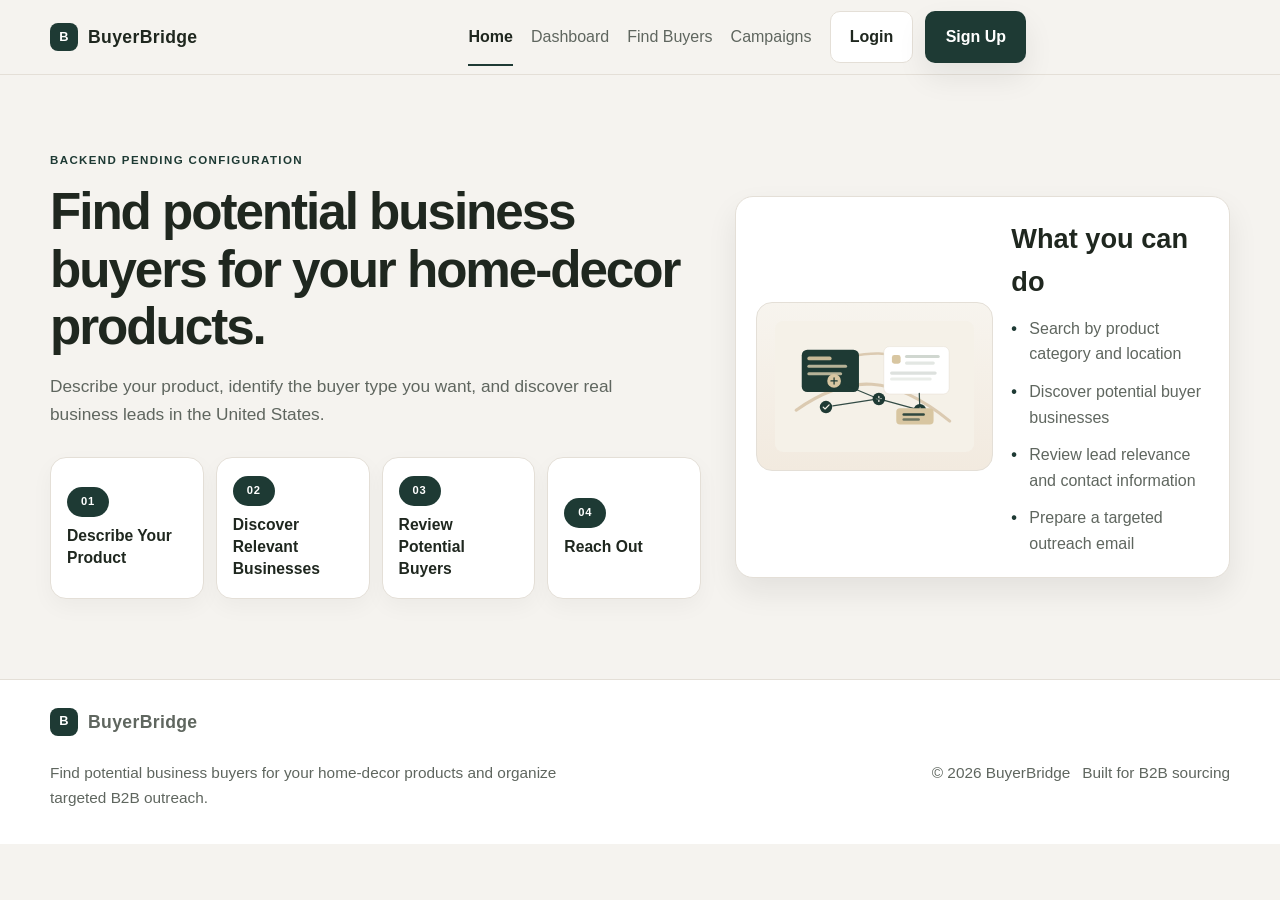
==== frontend/index.html @ 65c7de57 "update" ====
<!DOCTYPE html>
<html lang="en">
  <head>
    <meta charset="UTF-8" />
    <meta name="viewport" content="width=device-width, initial-scale=1.0" />
    <title>BuyerBridge | Find Potential Buyers</title>
    <meta
      name="description"
      content="BuyerBridge helps home-decor sellers discover relevant buyer leads and reach out professionally."
    />
    <link rel="stylesheet" href="css/style.css" />
    <link rel="stylesheet" href="css/responsive.css" />
  </head>
  <body>
    <header class="site-header">
      <div class="container nav-wrap">
        <a class="brand brand-link" href="index.html" data-brand-link aria-label="BuyerBridge home">
          <span class="brand-mark">B</span>
          <span>BuyerBridge</span>
        </a>

        <button class="mobile-menu-toggle" type="button" aria-expanded="false" aria-controls="mobile-menu" data-mobile-toggle>
          Menu
        </button>

        <nav class="main-nav" aria-label="Main navigation">
          <a href="index.html" data-protected-nav>Home</a>
          <a href="pages/dashboard.html" data-protected-nav>Dashboard</a>
          <a href="pages/buyers.html" data-protected-nav>Find Buyers</a>
          <a href="pages/campaigns.html" data-protected-nav>Campaigns</a>
        </nav>

        <div class="nav-actions" data-auth-actions>
          <a class="button button-secondary" href="pages/login.html">Login</a>
          <a class="button button-primary" href="pages/signup.html">Sign Up</a>
        </div>
      </div>

      <div id="mobile-menu" class="mobile-menu" hidden>
        <div class="container mobile-menu-panel">
          <a href="index.html" data-protected-nav>Home</a>
          <a href="pages/dashboard.html" data-protected-nav>Dashboard</a>
          <a href="pages/buyers.html" data-protected-nav>Find Buyers</a>
          <a href="pages/campaigns.html" data-protected-nav>Campaigns</a>
          <div class="mobile-auth-actions" data-mobile-auth>
            <a class="button button-secondary" href="pages/login.html">Login</a>
            <a class="button button-primary" href="pages/signup.html">Sign Up</a>
          </div>
        </div>
      </div>
    </header>

    <main>
      <section class="hero">
        <div class="container hero-grid">
          <div>
            <p class="eyebrow">Home-decor sourcing</p>
            <h1>Find potential business buyers for your home-decor products.</h1>
            <p class="hero-copy">
              Describe your product, identify the buyer type you want, and discover real business leads in the United States.
            </p>
            <div class="hero-flow" aria-label="Buyer discovery workflow">
              <div class="workflow-item">
                <a class="workflow-step" href="pages/buyers.html" data-workflow-step="describe">
                  <span class="step-number">01</span>
                  <span class="step-label">Describe Your Product</span>
                </a>
              </div>
              <div class="workflow-item">
                <a class="workflow-step" href="pages/buyers.html" data-workflow-step="discover">
                  <span class="step-number">02</span>
                  <span class="step-label">Discover Relevant Businesses</span>
                </a>
              </div>
              <div class="workflow-item">
                <a class="workflow-step" href="pages/buyers.html" data-workflow-step="review">
                  <span class="step-number">03</span>
                  <span class="step-label">Review Potential Buyers</span>
                </a>
              </div>
              <div class="workflow-item">
                <a class="workflow-step" href="pages/campaigns.html" data-workflow-step="reach">
                  <span class="step-number">04</span>
                  <span class="step-label">Reach Out</span>
                </a>
              </div>
            </div>
          </div>

          <div class="hero-panel">
            <div class="panel-card home-utility-card">
              <div class="illustration-wrap" aria-hidden="true">
                <img src="assets/buyer-discovery.svg" alt="BuyerBridge discovery network illustration" />
              </div>
              <div class="panel-copy">
                <h2>What you can do</h2>
                <ul class="feature-list">
                  <li>Search by product category and location</li>
                  <li>Discover potential buyer businesses</li>
                  <li>Review lead relevance and contact information</li>
                  <li>Prepare a targeted outreach email</li>
                </ul>
              </div>
            </div>
          </div>
        </div>
      </section>
    </main>

    <footer class="site-footer">
      <div class="container footer-wrap">
        <div class="footer-copy">
          <div class="brand footer-brand">
            <span class="brand-mark">B</span>
            <span>BuyerBridge</span>
          </div>
          <p>Find potential business buyers for your home-decor products and organize targeted B2B outreach.</p>
        </div>

        <div class="footer-bottom-inner">
          <span>© 2026 BuyerBridge</span>
          <span>Built for B2B sourcing</span>
        </div>
      </div>
    </footer>

    <script src="js/api.js"></script>
    <script src="js/auth.js"></script>
    <script src="js/components.js"></script>
    <script>
      async function checkBackendStatus() {
        const statusNode = document.querySelector('.eyebrow');
        if (!statusNode) return;

        try {
          const data = await healthCheck();
          if (data && data.status === 'ok') {
            statusNode.textContent = 'Backend connected';
          }
        } catch (error) {
          statusNode.textContent = 'Backend pending configuration';
        }
      }

      checkBackendStatus();
    </script>
  </body>
</html>
---- frontend/css/style.css ----
:root {
  --bg: #f5f3ef;
  --surface: #ffffff;
  --surface-alt: #f9f7f4;
  --border: #e4dfd7;
  --text: #1f271f;
  --muted: #5f665f;
  --primary: #1e3a34;
  --primary-dark: #132c28;
  --accent: #c7a878;
  --accent-soft: #f1e5cb;
  --success: #1d6b4b;
  --warning: #b76a2a;
  --error: #9d2a2a;
  --shadow: 0 14px 30px rgba(24, 31, 28, 0.08);
}

* {
  box-sizing: border-box;
}

html {
  scroll-behavior: smooth;
}

body {
  margin: 0;
  font-family: Arial, Helvetica, sans-serif;
  background: var(--bg);
  color: var(--text);
  line-height: 1.6;
}

a {
  color: inherit;
  text-decoration: none;
}

button,
input,
select,
textarea {
  font: inherit;
}

img {
  max-width: 100%;
  display: block;
}

button,
input,
select,
textarea,
a {
  transition: border-color 0.2s ease, background 0.2s ease, color 0.2s ease, box-shadow 0.2s ease;
}

button:focus-visible,
input:focus-visible,
select:focus-visible,
textarea:focus-visible,
a:focus-visible {
  outline: 3px solid rgba(30, 58, 52, 0.18);
  outline-offset: 2px;
}

.container {
  width: min(1180px, calc(100% - 32px));
  margin: 0 auto;
}

.site-header {
  position: sticky;
  top: 0;
  z-index: 20;
  background: rgba(245, 243, 239, 0.96);
  backdrop-filter: blur(8px);
  border-bottom: 1px solid var(--border);
}

.nav-wrap {
  display: grid;
  grid-template-columns: 1fr auto 1fr;
  align-items: center;
  gap: 18px;
  min-height: 74px;
}

.brand {
  display: inline-flex;
  align-items: center;
  gap: 10px;
  font-size: 1.1rem;
  font-weight: 700;
  letter-spacing: 0.02em;
  justify-self: start;
}

.brand-link {
  color: var(--text);
}

.brand-mark {
  display: inline-flex;
  align-items: center;
  justify-content: center;
  width: 28px;
  height: 28px;
  border-radius: 8px;
  background: var(--primary);
  color: #fff;
  font-size: 0.8rem;
}

.main-nav {
  display: flex;
  align-items: center;
  justify-content: center;
  gap: 18px;
  color: var(--muted);
  justify-self: center;
}

.main-nav a {
  position: relative;
  padding: 8px 0;
}

.main-nav a.active {
  color: var(--text);
  font-weight: 600;
}

.main-nav a.active::after {
  content: "";
  position: absolute;
  left: 0;
  right: 0;
  bottom: -8px;
  height: 2px;
  background: var(--primary);
}

.nav-actions {
  display: flex;
  align-items: center;
  gap: 12px;
}

.button {
  display: inline-flex;
  align-items: center;
  justify-content: center;
  gap: 10px;
  border: 1px solid transparent;
  border-radius: 10px;
  padding: 0.78rem 1.2rem;
  font-weight: 600;
  cursor: pointer;
  text-decoration: none;
}

.button:hover {
  transform: translateY(-1px);
}

.button-primary {
  background: var(--primary);
  color: #fff;
  box-shadow: var(--shadow);
}

.button-primary:hover {
  background: var(--primary-dark);
}

.button-secondary {
  border-color: var(--border);
  background: var(--surface);
  color: var(--text);
}

.button.secondary-inline {
  background: transparent;
  border-color: transparent;
  color: var(--primary);
}

.hero {
  padding: 76px 0 56px;
}

.hero-grid {
  display: grid;
  gap: 34px;
  grid-template-columns: 1.25fr 0.95fr;
  align-items: center;
}

.eyebrow {
  margin: 0 0 14px;
  color: var(--primary);
  text-transform: uppercase;
  letter-spacing: 0.12em;
  font-size: 0.72rem;
  font-weight: 700;
}

.eyebrow.muted {
  color: var(--muted);
}

.hero h1,
.page-heading h1 {
  margin: 0 0 18px;
  line-height: 1.12;
  font-size: clamp(2.4rem, 4vw, 4rem);
  letter-spacing: -0.04em;
}

.hero-copy {
  max-width: 620px;
  margin: 0;
  font-size: 1.08rem;
  color: var(--muted);
}

.hero-flow {
  display: grid;
  grid-template-columns: repeat(4, minmax(0, 1fr));
  gap: 12px;
  margin: 28px 0 24px;
  align-items: stretch;
}

.workflow-item {
  display: flex;
}

.workflow-step {
  width: 100%;
  display: flex;
  flex-direction: column;
  align-items: flex-start;
  justify-content: center;
  gap: 8px;
  padding: 18px 16px;
  border-radius: 16px;
  border: 1px solid var(--border);
  background: var(--surface);
  color: var(--text);
  text-align: left;
  box-shadow: 0 8px 22px rgba(24, 31, 28, 0.04);
  cursor: pointer;
  min-height: 112px;
  text-decoration: none;
}

.workflow-step:hover {
  border-color: rgba(30, 58, 52, 0.28);
  transform: translateY(-1px);
}

.workflow-step:focus-visible {
  box-shadow: 0 0 0 3px rgba(30, 58, 52, 0.14);
}

.step-number {
  display: inline-flex;
  align-items: center;
  justify-content: center;
  min-width: 42px;
  padding: 6px 8px;
  border-radius: 999px;
  background: var(--primary);
  color: #fff;
  font-size: 0.7rem;
  font-weight: 700;
  letter-spacing: 0.08em;
}

.step-label {
  font-size: 0.98rem;
  font-weight: 600;
  line-height: 1.4;
}

.workflow-arrow {
  display: flex;
  align-items: center;
  justify-content: center;
  color: var(--primary);
  font-size: 1.3rem;
  font-weight: 700;
}

.about-card,
.panel-card,
.panel-section,
.stat-card,
.status-card,
.results-panel,
.empty-state-box,
.auth-card,
.auth-shell {
  background: var(--surface);
  border: 1px solid var(--border);
  border-radius: 18px;
  box-shadow: var(--shadow);
}

.home-utility-card {
  display: grid;
  grid-template-columns: 1.2fr 1fr;
  gap: 18px;
  align-items: center;
  padding: 20px;
}

.illustration-wrap {
  background: linear-gradient(180deg, #f7f4ee, #f2eadf);
  border-radius: 16px;
  padding: 18px;
  border: 1px solid var(--border);
}

.illustration-wrap img {
  width: 100%;
  height: auto;
  display: block;
}

.panel-copy h2 {
  margin: 0 0 12px;
  font-size: clamp(1.7rem, 2vw, 2.2rem);
}

.feature-list {
  list-style: none;
  margin: 0;
  padding: 0;
  display: grid;
  gap: 12px;
  color: var(--muted);
}

.feature-list li {
  position: relative;
  padding-left: 18px;
}

.feature-list li::before {
  content: "•";
  position: absolute;
  left: 0;
  color: var(--primary);
  font-weight: 700;
}

.page-shell {
  padding: 48px 0 80px;
}

.layout-two {
  display: grid;
  grid-template-columns: 1.3fr 0.7fr;
  gap: 22px;
  padding: 28px;
}

.panel-section {
  padding: 24px;
}

.panel-alt {
  background: var(--surface-alt);
}

.search-form {
  display: grid;
  gap: 18px;
}

.field-group {
  display: grid;
  gap: 8px;
}

.field-group label {
  font-size: 0.92rem;
  font-weight: 600;
}

.field-group input,
.field-group select,
.field-group textarea {
  width: 100%;
  border: 1px solid var(--border);
  border-radius: 10px;
  background: rgba(255, 255, 255, 0.96);
  padding: 0.82rem 0.9rem;
  color: var(--text);
}

.field-group textarea {
  resize: vertical;
}

.field-row {
  display: flex;
  align-items: center;
  justify-content: space-between;
  gap: 10px;
  margin-bottom: 6px;
}

.forgot-link {
  font-size: 0.88rem;
  color: var(--primary);
  font-weight: 600;
  white-space: nowrap;
}

.status-card {
  padding: 20px;
  background: var(--surface-alt);
}

.status-card h2,
.panel-section h2,
.results-toolbar h2 {
  margin-top: 0;
  margin-bottom: 10px;
  font-size: clamp(1.5rem, 2vw, 2rem);
}

.results-panel {
  margin-top: 28px;
  padding: 24px;
}

.results-toolbar {
  display: flex;
  justify-content: space-between;
  gap: 18px;
  align-items: center;
  margin-bottom: 18px;
}

.toolbar-actions {
  display: flex;
  gap: 12px;
  flex-wrap: wrap;
}

.results-grid {
  display: grid;
  gap: 16px;
  grid-template-columns: repeat(auto-fit, minmax(260px, 1fr));
}

.result-card {
  border: 1px solid var(--border);
  border-radius: 16px;
  background: #fff;
  padding: 18px;
}

.result-card h3 {
  margin: 0 0 8px;
  font-size: 1.2rem;
}

.result-meta {
  display: grid;
  gap: 8px;
  color: var(--muted);
  margin-bottom: 14px;
}

.result-card .meta-row {
  display: block;
}

.result-card .lead-score {
  display: inline-flex;
  padding: 6px 8px;
  border-radius: 999px;
  background: var(--accent-soft);
  color: var(--primary-dark);
  font-size: 0.78rem;
  font-weight: 700;
}

.result-actions {
  display: flex;
  justify-content: space-between;
  align-items: center;
  gap: 12px;
  margin-top: 18px;
}

.result-actions .button {
  padding: 0.65rem 0.9rem;
}

.empty-state,
.empty-state-box {
  color: var(--muted);
}

.empty-state-box {
  padding: 32px;
  text-align: center;
}

.list-plain {
  list-style: none;
  padding: 0;
  margin: 0;
  display: grid;
  gap: 12px;
}

.dashboard-grid {
  display: grid;
  gap: 20px;
  grid-template-columns: repeat(2, minmax(0, 1fr));
  margin-top: 18px;
}

.stats-grid {
  display: grid;
  gap: 18px;
  grid-template-columns: repeat(3, minmax(0, 1fr));
  margin-top: 20px;
}

.stat-card {
  padding: 22px;
}

.stat-label {
  display: block;
  color: var(--muted);
  margin-bottom: 12px;
}

.stat-card strong {
  font-size: clamp(2rem, 3vw, 2.8rem);
}

.site-footer {
  border-top: 1px solid var(--border);
  background: #fff;
}

.footer-wrap {
  display: flex;
  align-items: center;
  justify-content: space-between;
  gap: 24px;
  padding: 28px 0 18px;
  color: var(--muted);
  font-size: 0.96rem;
}

.footer-copy {
  max-width: 520px;
}

.footer-brand {
  margin-bottom: 10px;
}

.footer-bottom {
  padding: 0 0 26px;
  color: var(--muted);
  font-size: 0.88rem;
  border-top: 1px solid var(--border);
}

.footer-bottom-inner {
  padding-top: 14px;
  display: flex;
  justify-content: space-between;
  gap: 12px;
  flex-wrap: wrap;
}

.auth-header {
  background: rgba(245, 243, 239, 0.96);
  border-bottom: 1px solid var(--border);
}

.auth-header-inner {
  display: flex;
  align-items: center;
  justify-content: center;
  min-height: 74px;
}

.auth-header .nav-actions,
.auth-header .main-nav,
.auth-header .mobile-menu-toggle,
.auth-header .mobile-menu {
  display: none;
}

.auth-shell {
  min-height: calc(100vh - 120px);
  display: grid;
  place-items: center;
  padding: 56px 0;
}

.auth-card {
  max-width: 480px;
  width: min(100%, 480px);
  padding: 32px 28px;
}

.auth-top {
  text-align: center;
  margin-bottom: 24px;
}

.auth-top h1 {
  margin: 0 0 8px;
  font-size: clamp(2rem, 3vw, 2.5rem);
}

.auth-top p {
  margin: 0;
  color: var(--muted);
}

.auth-form {
  display: grid;
  gap: 16px;
}

.auth-form .button {
  margin-top: 8px;
}

.auth-footer {
  text-align: center;
  margin-top: 18px;
  color: var(--muted);
}

.auth-notice {
  display: block;
  padding: 12px 14px;
  border-radius: 10px;
  border: 1px solid var(--border);
  background: var(--surface-alt);
  color: var(--muted);
  font-size: 0.92rem;
}

.auth-notice[hidden] {
  display: none;
}

.auth-notice.error {
  color: var(--error);
  border-color: rgba(157, 42, 42, 0.2);
  background: rgba(157, 42, 42, 0.04);
}

.auth-notice.success {
  color: var(--success);
  border-color: rgba(29, 107, 75, 0.2);
  background: rgba(29, 107, 75, 0.04);
}

.mobile-menu-toggle {
  display: none;
  border: 1px solid var(--border);
  background: var(--surface);
  border-radius: 10px;
  padding: 0.7rem 0.9rem;
  color: var(--text);
  font-weight: 600;
}

.mobile-menu {
  border-top: 1px solid var(--border);
  background: var(--surface);
}

.mobile-menu-panel {
  display: grid;
  gap: 14px;
  padding: 18px 0 22px;
}

.mobile-menu-panel a {
  padding: 10px 0;
  color: var(--muted);
}

.mobile-auth-actions {
  display: grid;
  gap: 10px;
}

.mobile-auth-actions .button {
  width: 100%;
}

@media (max-width: 840px) {
  .hero-grid,
  .layout-two,
  .dashboard-grid,
  .stats-grid,
  .home-utility-card,
  .footer-wrap {
    grid-template-columns: 1fr;
  }

  .main-nav {
    display: none;
  }

  .mobile-menu-toggle {
    display: inline-flex;
    align-items: center;
    justify-content: center;
  }

  .nav-wrap {
    display: flex;
    flex-wrap: wrap;
    justify-content: space-between;
    padding: 14px 0;
  }

  .brand {
    justify-self: start;
  }

  .nav-actions {
    margin-left: auto;
  }

  .footer-wrap {
    flex-direction: column;
    align-items: flex-start;
  }
}

@media (max-width: 640px) {
  .button,
  .nav-actions .button,
  .mobile-menu-panel a {
    width: 100%;
  }

  .nav-actions {
    width: 100%;
    justify-content: space-between;
  }

  .hero {
    padding-top: 52px;
  }

  .panel-section,
  .results-panel,
  .panel-card,
  .stat-card,
  .auth-card {
    padding: 18px;
  }

  .hero-flow {
    grid-template-columns: 1fr;
    gap: 12px;
  }

  .workflow-arrow {
    display: none;
  }

  .workflow-step {
    min-height: 88px;
  }

  .footer-wrap {
    padding-top: 18px;
  }

  .field-row {
    align-items: flex-start;
    flex-direction: column;
  }

  .forgot-link {
    white-space: normal;
  }

  .auth-card {
    width: min(100%, 100%);
    padding: 22px 18px;
  }
}
---- frontend/css/responsive.css ----
@media (max-width: 1024px) {
  .hero-grid {
    grid-template-columns: 1fr;
  }

  .hero-flow {
    grid-template-columns: repeat(2, minmax(0, 1fr));
  }
}

@media (max-width: 840px) {
  .main-nav {
    display: none;
  }

  .mobile-menu-toggle {
    display: inline-flex;
    align-items: center;
    justify-content: center;
  }

  .nav-wrap {
    display: flex;
    align-items: center;
    justify-content: space-between;
    gap: 12px;
  }

  .nav-actions {
    margin-left: auto;
  }

  .hero {
    padding-top: 54px;
  }
}

@media (max-width: 640px) {
  .hero-flow {
    grid-template-columns: 1fr;
    gap: 12px;
  }

  .button,
  .nav-actions .button,
  .mobile-menu-panel .button {
    width: 100%;
  }

  .nav-actions {
    width: 100%;
    justify-content: space-between;
  }

  .auth-card {
    padding: 22px 18px;
  }

  .field-row {
    flex-direction: column;
    align-items: flex-start;
  }
}

@media (max-width: 540px) {
  .button,
  .toolbar-actions .button {
    width: 100%;
  }

  .result-actions {
    flex-direction: column;
    align-items: stretch;
  }

  .hero {
    padding-top: 56px;
  }

  .panel-section,
  .results-panel,
  .panel-card,
  .stat-card,
  .auth-card {
    padding: 18px;
  }

  .hero-flow {
    font-size: 0.75rem;
  }

  .footer-wrap {
    flex-direction: column;
    align-items: flex-start;
  }
}
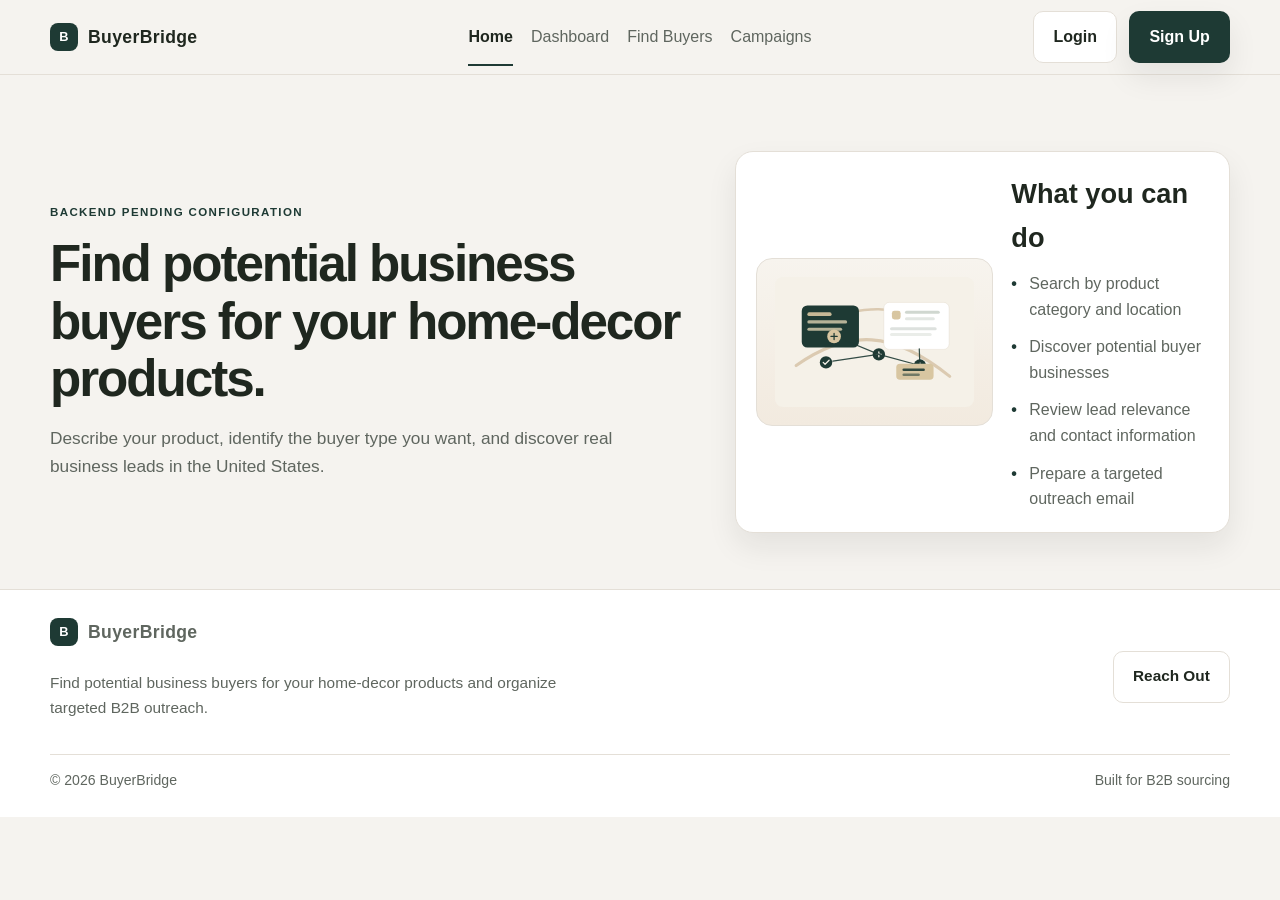
==== commit 4a45c070: "change" ====
--- a/frontend/index.html
+++ b/frontend/index.html
@@ -59,32 +59,6 @@
             <p class="hero-copy">
               Describe your product, identify the buyer type you want, and discover real business leads in the United States.
             </p>
-            <div class="hero-flow" aria-label="Buyer discovery workflow">
-              <div class="workflow-item">
-                <a class="workflow-step" href="pages/buyers.html" data-workflow-step="describe">
-                  <span class="step-number">01</span>
-                  <span class="step-label">Describe Your Product</span>
-                </a>
-              </div>
-              <div class="workflow-item">
-                <a class="workflow-step" href="pages/buyers.html" data-workflow-step="discover">
-                  <span class="step-number">02</span>
-                  <span class="step-label">Discover Relevant Businesses</span>
-                </a>
-              </div>
-              <div class="workflow-item">
-                <a class="workflow-step" href="pages/buyers.html" data-workflow-step="review">
-                  <span class="step-number">03</span>
-                  <span class="step-label">Review Potential Buyers</span>
-                </a>
-              </div>
-              <div class="workflow-item">
-                <a class="workflow-step" href="pages/campaigns.html" data-workflow-step="reach">
-                  <span class="step-number">04</span>
-                  <span class="step-label">Reach Out</span>
-                </a>
-              </div>
-            </div>
           </div>
 
           <div class="hero-panel">
@@ -117,6 +91,10 @@
           <p>Find potential business buyers for your home-decor products and organize targeted B2B outreach.</p>
         </div>
 
+        <a class="button button-secondary footer-action" href="pages/contact.html">Reach Out</a>
+      </div>
+
+      <div class="container footer-bottom">
         <div class="footer-bottom-inner">
           <span>© 2026 BuyerBridge</span>
           <span>Built for B2B sourcing</span>
--- a/frontend/css/style.css
+++ b/frontend/css/style.css
@@ -145,6 +145,7 @@
 .nav-actions {
   display: flex;
   align-items: center;
+  justify-self: end;
   gap: 12px;
 }
 
@@ -224,75 +225,6 @@
   margin: 0;
   font-size: 1.08rem;
   color: var(--muted);
-}
-
-.hero-flow {
-  display: grid;
-  grid-template-columns: repeat(4, minmax(0, 1fr));
-  gap: 12px;
-  margin: 28px 0 24px;
-  align-items: stretch;
-}
-
-.workflow-item {
-  display: flex;
-}
-
-.workflow-step {
-  width: 100%;
-  display: flex;
-  flex-direction: column;
-  align-items: flex-start;
-  justify-content: center;
-  gap: 8px;
-  padding: 18px 16px;
-  border-radius: 16px;
-  border: 1px solid var(--border);
-  background: var(--surface);
-  color: var(--text);
-  text-align: left;
-  box-shadow: 0 8px 22px rgba(24, 31, 28, 0.04);
-  cursor: pointer;
-  min-height: 112px;
-  text-decoration: none;
-}
-
-.workflow-step:hover {
-  border-color: rgba(30, 58, 52, 0.28);
-  transform: translateY(-1px);
-}
-
-.workflow-step:focus-visible {
-  box-shadow: 0 0 0 3px rgba(30, 58, 52, 0.14);
-}
-
-.step-number {
-  display: inline-flex;
-  align-items: center;
-  justify-content: center;
-  min-width: 42px;
-  padding: 6px 8px;
-  border-radius: 999px;
-  background: var(--primary);
-  color: #fff;
-  font-size: 0.7rem;
-  font-weight: 700;
-  letter-spacing: 0.08em;
-}
-
-.step-label {
-  font-size: 0.98rem;
-  font-weight: 600;
-  line-height: 1.4;
-}
-
-.workflow-arrow {
-  display: flex;
-  align-items: center;
-  justify-content: center;
-  color: var(--primary);
-  font-size: 1.3rem;
-  font-weight: 700;
 }
 
 .about-card,
@@ -551,6 +483,45 @@
   font-size: clamp(2rem, 3vw, 2.8rem);
 }
 
+.contact-shell {
+  padding: 64px 0 80px;
+}
+
+.contact-card {
+  max-width: 720px;
+  margin: 0 auto;
+  padding: 32px 28px;
+  background: var(--surface);
+  border: 1px solid var(--border);
+  border-radius: 20px;
+  box-shadow: var(--shadow);
+  text-align: center;
+}
+
+.contact-card h1 {
+  margin: 0 0 12px;
+  font-size: clamp(2.2rem, 3vw, 3rem);
+  letter-spacing: -0.04em;
+}
+
+.contact-card p {
+  color: var(--muted);
+  margin: 0 auto 18px;
+  max-width: 560px;
+}
+
+.contact-email {
+  display: inline-block;
+  margin: 10px 0 18px;
+  color: var(--primary);
+  font-weight: 700;
+  word-break: break-word;
+}
+
+.contact-shell .button {
+  min-width: 180px;
+}
+
 .site-footer {
   border-top: 1px solid var(--border);
   background: #fff;
@@ -564,6 +535,13 @@
   padding: 28px 0 18px;
   color: var(--muted);
   font-size: 0.96rem;
+}
+
+.footer-action {
+  display: inline-flex;
+  align-items: center;
+  justify-content: center;
+  margin-left: auto;
 }
 
 .footer-copy {
@@ -777,19 +755,6 @@
     padding: 18px;
   }
 
-  .hero-flow {
-    grid-template-columns: 1fr;
-    gap: 12px;
-  }
-
-  .workflow-arrow {
-    display: none;
-  }
-
-  .workflow-step {
-    min-height: 88px;
-  }
-
   .footer-wrap {
     padding-top: 18px;
   }
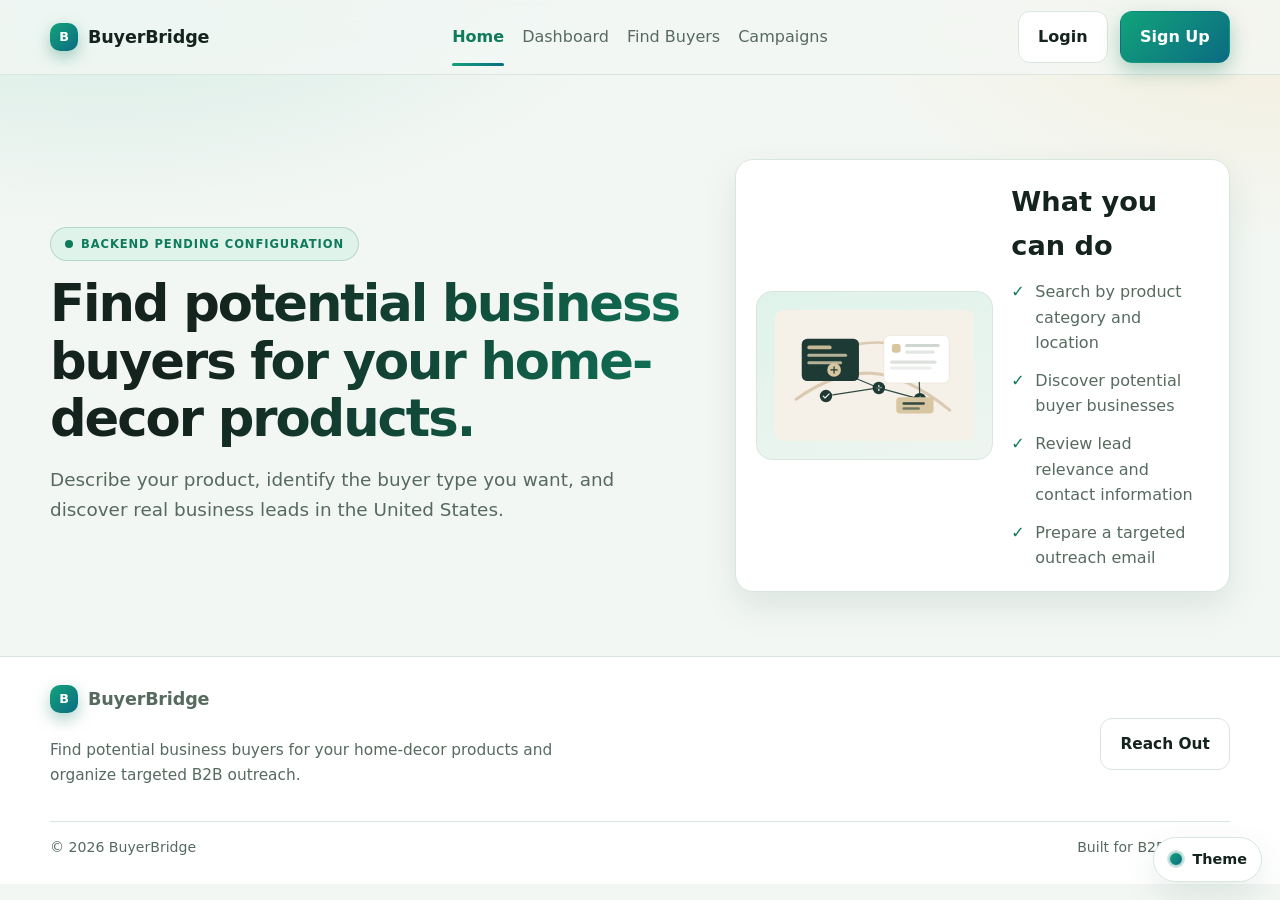
==== commit d54be23c: "sdifhsfh" ====
--- a/frontend/index.html
+++ b/frontend/index.html
@@ -10,6 +10,7 @@
     />
     <link rel="stylesheet" href="css/style.css" />
     <link rel="stylesheet" href="css/responsive.css" />
+    <link rel="stylesheet" href="css/theme.css" />
   </head>
   <body>
     <header class="site-header">
@@ -122,5 +123,6 @@
 
       checkBackendStatus();
     </script>
+    <script src="js/theme.js"></script>
   </body>
 </html>
--- a/frontend/css/responsive.css
+++ b/frontend/css/responsive.css
@@ -60,6 +60,15 @@
     flex-direction: column;
     align-items: flex-start;
   }
+
+  .results-toolbar {
+    align-items: stretch;
+    flex-direction: column;
+  }
+
+  .buyer-filter-panel {
+    grid-template-columns: 1fr;
+  }
 }
 
 @media (max-width: 540px) {
@@ -89,6 +98,14 @@
     font-size: 0.75rem;
   }
 
+  .buyer-detail-fields {
+    grid-template-columns: 1fr;
+  }
+
+  .buyer-details-header {
+    align-items: center;
+  }
+
   .footer-wrap {
     flex-direction: column;
     align-items: flex-start;
--- a/frontend/css/theme.css
+++ b/frontend/css/theme.css
@@ -0,0 +1,230 @@
+/* BuyerBridge visual theme layer — presentation only.
+   Loaded after style.css / dashboard.css / responsive.css. Overrides design tokens
+   and adds polish; no selectors, IDs or data-attributes used by JS are changed. */
+
+:root {
+  --rgb: 30, 58, 52;
+  --bg: #f3f7f4; --surface: #ffffff; --surface-alt: #eef5f0; --border: #d9e6de;
+  --text: #14231d; --muted: #566a60;
+  --primary: #0f7a5c; --primary-dark: #0a5c45; --on-primary: #ffffff;
+  --accent: #f2b441; --accent-soft: #dff3ea;
+  --grad: linear-gradient(135deg, #12a37a 0%, #0b6b82 100%);
+  --glow1: rgba(18, 163, 122, 0.16); --glow2: rgba(242, 180, 65, 0.14);
+  --hdr: rgba(243, 247, 244, 0.82);
+  --shadow: 0 14px 34px rgba(15, 80, 60, 0.10);
+  --radius: 18px;
+}
+:root { --rgb: 15, 122, 92; }
+
+/* ---------- Themes ---------- */
+[data-theme="ocean"] {
+  --rgb: 2, 132, 199;
+  --bg: #f0f7fc; --surface: #ffffff; --surface-alt: #e8f2fa; --border: #d3e4f1;
+  --text: #0e2233; --muted: #526a80;
+  --primary: #0284c7; --primary-dark: #075985; --accent: #22d3ee; --accent-soft: #dbeefb;
+  --grad: linear-gradient(135deg, #0ea5e9 0%, #4f46e5 100%);
+  --glow1: rgba(14, 165, 233, 0.18); --glow2: rgba(79, 70, 229, 0.12);
+  --hdr: rgba(240, 247, 252, 0.82); --shadow: 0 14px 34px rgba(2, 100, 160, 0.12);
+}
+[data-theme="sunset"] {
+  --rgb: 234, 88, 12;
+  --bg: #fff7f0; --surface: #ffffff; --surface-alt: #fff0e3; --border: #f5dcc8;
+  --text: #2a1710; --muted: #7a5a4a;
+  --primary: #ea580c; --primary-dark: #c2410c; --accent: #f43f5e; --accent-soft: #ffe6d3;
+  --grad: linear-gradient(135deg, #f97316 0%, #e11d48 100%);
+  --glow1: rgba(249, 115, 22, 0.18); --glow2: rgba(225, 29, 72, 0.12);
+  --hdr: rgba(255, 247, 240, 0.84); --shadow: 0 14px 34px rgba(194, 65, 12, 0.12);
+}
+[data-theme="orchid"] {
+  --rgb: 147, 51, 234;
+  --bg: #f8f4fe; --surface: #ffffff; --surface-alt: #f2eafc; --border: #e4d8f6;
+  --text: #1e1530; --muted: #66597f;
+  --primary: #9333ea; --primary-dark: #6b21a8; --accent: #ec4899; --accent-soft: #efe3fc;
+  --grad: linear-gradient(135deg, #a855f7 0%, #ec4899 100%);
+  --glow1: rgba(168, 85, 247, 0.18); --glow2: rgba(236, 72, 153, 0.12);
+  --hdr: rgba(248, 244, 254, 0.84); --shadow: 0 14px 34px rgba(107, 33, 168, 0.12);
+}
+[data-theme="midnight"] {
+  color-scheme: dark; --rgb: 129, 140, 248;
+  --bg: #0b1020; --surface: #131a31; --surface-alt: #182140; --border: #263156;
+  --text: #e8ecfa; --muted: #96a3c7;
+  --primary: #818cf8; --primary-dark: #6366f1; --on-primary: #0b1020;
+  --accent: #38bdf8; --accent-soft: rgba(129, 140, 248, 0.18);
+  --grad: linear-gradient(135deg, #818cf8 0%, #38bdf8 100%);
+  --glow1: rgba(99, 102, 241, 0.28); --glow2: rgba(56, 189, 248, 0.14);
+  --hdr: rgba(11, 16, 32, 0.78); --shadow: 0 16px 40px rgba(0, 0, 0, 0.45);
+  --success: #4ade80; --error: #f87171; --warning: #fbbf24;
+}
+[data-theme="ember"] {
+  color-scheme: dark; --rgb: 251, 146, 60;
+  --bg: #141211; --surface: #1d1a18; --surface-alt: #25211e; --border: #36302b;
+  --text: #f4ede6; --muted: #b3a79b;
+  --primary: #fb923c; --primary-dark: #f97316; --on-primary: #1a1109;
+  --accent: #facc15; --accent-soft: rgba(251, 146, 60, 0.16);
+  --grad: linear-gradient(135deg, #fb923c 0%, #f43f5e 100%);
+  --glow1: rgba(251, 146, 60, 0.20); --glow2: rgba(244, 63, 94, 0.12);
+  --hdr: rgba(20, 18, 17, 0.80); --shadow: 0 16px 40px rgba(0, 0, 0, 0.5);
+  --success: #4ade80; --error: #f87171; --warning: #fbbf24;
+}
+
+/* ---------- Base ---------- */
+body {
+  font-family: "Inter", "Segoe UI", system-ui, -apple-system, Roboto, Arial, sans-serif;
+  background:
+    radial-gradient(900px 480px at 8% -8%, var(--glow1), transparent 62%),
+    radial-gradient(760px 420px at 100% 0%, var(--glow2), transparent 60%),
+    var(--bg);
+  background-attachment: fixed;
+  transition: background-color 0.3s ease, color 0.3s ease;
+}
+::selection { background: rgba(var(--rgb), 0.28); }
+:focus-visible { outline-color: rgba(var(--rgb), 0.45) !important; }
+html { scrollbar-color: var(--primary) transparent; }
+
+/* ---------- Header / brand / nav ---------- */
+.site-header, .auth-header {
+  background: var(--hdr);
+  backdrop-filter: saturate(170%) blur(14px);
+  -webkit-backdrop-filter: saturate(170%) blur(14px);
+}
+.brand-mark {
+  background: var(--grad); color: #fff; border-radius: 10px;
+  box-shadow: 0 6px 16px rgba(var(--rgb), 0.35);
+}
+.brand { font-weight: 800; letter-spacing: -0.01em; }
+.main-nav a { transition: color 0.2s ease; }
+.main-nav a:hover { color: var(--primary); }
+.main-nav a.active { color: var(--primary); }
+.main-nav a.active::after { background: var(--grad); height: 3px; border-radius: 3px; }
+
+/* ---------- Buttons ---------- */
+.button { border-radius: 12px; transition: transform 0.18s ease, box-shadow 0.2s ease, filter 0.2s ease, background 0.2s ease, border-color 0.2s ease; }
+.button-primary {
+  background: var(--grad); color: var(--on-primary);
+  box-shadow: 0 8px 20px rgba(var(--rgb), 0.32);
+}
+.button-primary:hover { background: var(--grad); filter: brightness(1.08) saturate(1.1); box-shadow: 0 12px 26px rgba(var(--rgb), 0.42); }
+.button-primary:active, .button-secondary:active { transform: translateY(0) scale(0.98); }
+.button-primary:disabled { filter: grayscale(0.6) opacity(0.6); cursor: not-allowed; box-shadow: none; transform: none; }
+.button-secondary { background: var(--surface); border-color: var(--border); }
+.button-secondary:hover { border-color: var(--primary); color: var(--primary); background: var(--accent-soft); }
+.result-card [aria-pressed="true"] { background: var(--primary-dark); color: var(--on-primary); }
+.mobile-menu-toggle { background: var(--surface); border-radius: 12px; }
+.mobile-menu { background: var(--surface); }
+
+/* ---------- Hero ---------- */
+.hero { padding: 84px 0 64px; }
+.hero h1 {
+  background: linear-gradient(110deg, var(--text) 25%, var(--primary) 100%);
+  -webkit-background-clip: text; background-clip: text;
+  -webkit-text-fill-color: transparent; color: transparent;
+}
+.hero .eyebrow {
+  display: inline-flex; align-items: center; gap: 8px;
+  padding: 7px 14px; border-radius: 999px;
+  background: var(--accent-soft); color: var(--primary);
+  border: 1px solid rgba(var(--rgb), 0.22); letter-spacing: 0.08em;
+}
+.hero .eyebrow::before {
+  content: ""; width: 8px; height: 8px; border-radius: 50%;
+  background: var(--primary); box-shadow: 0 0 0 0 rgba(var(--rgb), 0.55);
+  animation: bb-pulse 2s infinite;
+}
+@keyframes bb-pulse { 70% { box-shadow: 0 0 0 9px rgba(var(--rgb), 0); } 100% { box-shadow: 0 0 0 0 rgba(var(--rgb), 0); } }
+.hero-copy { font-size: 1.15rem; }
+.eyebrow { color: var(--primary); }
+.eyebrow.muted { color: var(--muted); }
+
+/* ---------- Cards / surfaces ---------- */
+.about-card, .panel-card, .panel-section, .stat-card, .status-card, .results-panel,
+.empty-state-box, .auth-card, .contact-card {
+  background: var(--surface); border-color: var(--border); border-radius: var(--radius);
+  box-shadow: var(--shadow);
+}
+.panel-alt, .status-card, .auth-notice, .notice { background: var(--surface-alt); }
+.illustration-wrap { background: linear-gradient(160deg, var(--accent-soft), var(--surface-alt)); border-color: var(--border); }
+.feature-list li::before { content: "✓"; color: var(--primary); }
+.feature-list li { padding-left: 24px; }
+
+.stat-card { position: relative; overflow: hidden; transition: transform 0.2s ease, box-shadow 0.2s ease; }
+.stat-card::before { content: ""; position: absolute; inset: 0 0 auto 0; height: 4px; background: var(--grad); }
+.stat-card:hover, .result-card:hover { transform: translateY(-3px); box-shadow: 0 18px 38px rgba(var(--rgb), 0.18); }
+.stat-card strong {
+  background: var(--grad); -webkit-background-clip: text; background-clip: text;
+  -webkit-text-fill-color: transparent; color: transparent; font-weight: 800;
+}
+
+.result-card {
+  background: var(--surface); border-color: var(--border);
+  transition: transform 0.2s ease, box-shadow 0.2s ease, border-color 0.2s ease;
+}
+.result-card.selected { border-color: var(--primary); box-shadow: 0 0 0 3px rgba(var(--rgb), 0.18); }
+.result-card .lead-score { background: var(--accent-soft); color: var(--primary); border: 1px solid rgba(var(--rgb), 0.2); }
+.result-card input[type="checkbox"] { accent-color: var(--primary); }
+.result-top { display: flex; align-items: flex-start; justify-content: space-between; gap: 12px; }
+
+.campaign-recipient-list li, .email-history-list li, .buyer-filter-panel, .dashboard-grid .list-plain li {
+  background: var(--surface-alt); border-color: var(--border);
+}
+.dashboard-grid .list-plain li { padding: 12px 14px; border: 1px solid var(--border); border-radius: 12px; }
+.dashboard-grid .list-plain li.empty-state { background: transparent; border-style: dashed; }
+
+/* ---------- Forms ---------- */
+.field-group input, .field-group select, .field-group textarea,
+.campaign-compose-form input, .campaign-compose-form textarea,
+.toolbar-actions select, .buyer-filter-panel input, .buyer-filter-panel select {
+  background: var(--surface); color: var(--text); border-color: var(--border); border-radius: 12px;
+}
+.field-group input:focus, .field-group select:focus, .field-group textarea:focus,
+.campaign-compose-form input:focus, .campaign-compose-form textarea:focus,
+.toolbar-actions select:focus, .buyer-filter-panel input:focus, .buyer-filter-panel select:focus {
+  border-color: var(--primary); box-shadow: 0 0 0 4px rgba(var(--rgb), 0.16); outline: none;
+}
+input::placeholder, textarea::placeholder { color: var(--muted); opacity: 0.7; }
+.forgot-link, .contact-email { color: var(--primary); }
+.forgot-link:hover { text-decoration: underline; }
+
+/* ---------- Auth ---------- */
+.auth-card { position: relative; overflow: hidden; }
+.auth-card::before { content: ""; position: absolute; inset: 0 0 auto 0; height: 5px; background: var(--grad); }
+.auth-shell { background: transparent; border: 0; box-shadow: none; }
+
+/* ---------- Dialog / footer / loader ---------- */
+.buyer-details-dialog { background: var(--surface); color: var(--text); border-color: var(--border); }
+.buyer-details-dialog::backdrop { background: rgba(8, 12, 24, 0.6); backdrop-filter: blur(4px); }
+.site-footer { background: var(--surface); border-top: 1px solid var(--border); }
+.footer-bottom { border-top-color: var(--border); }
+.loader::before { border-color: rgba(var(--rgb), 0.2); border-top-color: var(--primary); }
+
+/* ---------- Entrance motion ---------- */
+@media (prefers-reduced-motion: no-preference) {
+  .hero-grid > *, .stat-card, .panel-section, .auth-card, .contact-card, .result-card, .page-heading {
+    animation: bb-rise 0.55s cubic-bezier(.2,.7,.2,1) both;
+  }
+  .stat-card:nth-child(2), .hero-grid > *:nth-child(2) { animation-delay: 0.08s; }
+  .stat-card:nth-child(3) { animation-delay: 0.16s; }
+  @keyframes bb-rise { from { opacity: 0; transform: translateY(14px); } to { opacity: 1; transform: none; } }
+}
+
+/* ---------- Theme switcher (injected by js/theme.js) ---------- */
+.bb-theme { position: fixed; right: 18px; bottom: 18px; z-index: 60; font-size: 0.9rem; }
+.bb-theme-toggle {
+  display: inline-flex; align-items: center; gap: 8px; cursor: pointer;
+  padding: 10px 14px; border-radius: 999px; border: 1px solid var(--border);
+  background: var(--surface); color: var(--text); font-weight: 600; box-shadow: var(--shadow);
+}
+.bb-theme-toggle:hover { border-color: var(--primary); }
+.bb-dot { width: 16px; height: 16px; border-radius: 50%; display: inline-block; border: 2px solid rgba(255,255,255,0.7); box-shadow: 0 0 0 1px var(--border); }
+.bb-theme-menu {
+  position: absolute; right: 0; bottom: 52px; width: 230px; padding: 12px;
+  display: grid; grid-template-columns: 1fr 1fr; gap: 8px;
+  background: var(--surface); border: 1px solid var(--border); border-radius: 16px; box-shadow: var(--shadow);
+}
+.bb-theme-menu[hidden] { display: none !important; }
+.bb-theme-opt {
+  display: flex; align-items: center; gap: 8px; padding: 8px 10px; cursor: pointer;
+  border: 1px solid var(--border); border-radius: 10px; background: var(--surface-alt); color: var(--text); font-weight: 600;
+}
+.bb-theme-opt:hover { border-color: var(--primary); }
+.bb-theme-opt[aria-pressed="true"] { border-color: var(--primary); box-shadow: 0 0 0 3px rgba(var(--rgb), 0.2); }
+@media (max-width: 640px) { .bb-theme { right: 12px; bottom: 12px; } .bb-theme .bb-label { display: none; } .bb-theme-toggle { width: auto !important; } }
